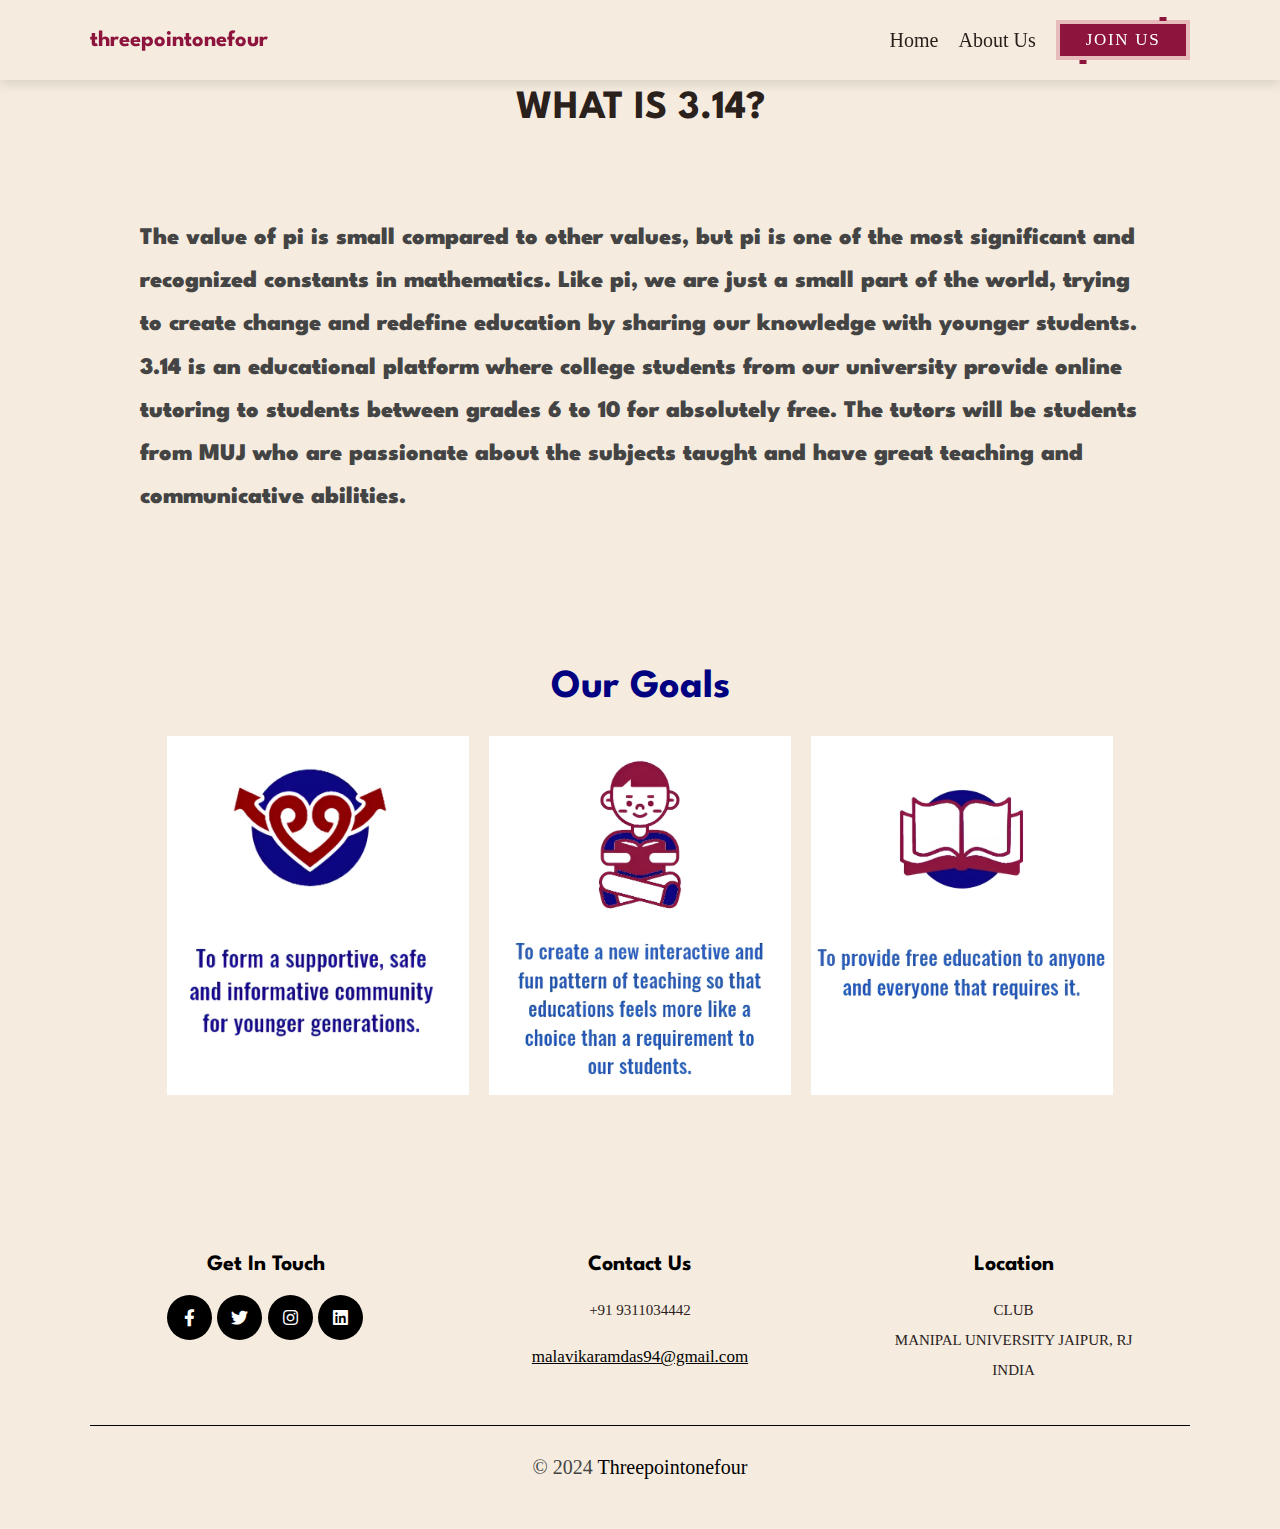
==== about.html @ 1ff8d1a8 "update" ====
<!DOCTYPE html>
<html lang="en">
<head>
    <meta charset="UTF-8">
    <meta http-equiv="X-UA-Compatible" content="IE=edge">
    <meta name="viewport" content="width=device-width, initial-scale=1.0">
    <title>threepointonefour</title>
    <link rel="icon" type="image/png" href="images\314.ico"/>
    <link rel="stylesheet" href="https://cdnjs.cloudflare.com/ajax/libs/font-awesome/5.15.4/css/all.min.css">
    <link rel="stylesheet" href="css/style.css">
    <style>
        @import url('https://fonts.googleapis.com/css2?family=League+Spartan&display=swap');

        * {
          font-family: 'League Spartan';
        }
    </style>
</head>
<body>
    <!-- header -->
    <section class="header" id="header">
        <a href="index.html" class="logo"> threepointonefour </a>
        <nav class="navbar">
           <div id="close-navbar" class="fas fa-times"></div>
           <a href="index.html">home</a>
           <a href="about.html">about us</a>
           <div class="button-container">
                <a href="join.html">
                    <button class="clr-1">
                        <span> Join Us </span><i></i>
                    </button>
                </a>
            </div>
           <!-- <a href="gallery.html">Gallery</a>
           <a href="#"> Donate </a> -->
        </nav>
        <div id="menu-btn" class="fas fa-bars"></div>
    </section>
    <!-- header -->
    <!-- about us -->
    <section class="about" id="about" style="background-color: #f5ecdf;">
        <h1 class="heading">WHAT IS 3.14?</h1>
        <div class="row" >
            <div class="content">
                <p style="font-size: x-large; position:relative; font-weight: 900;">The value of pi is small compared to other values, but pi is one of the most significant and recognized constants in mathematics. 
                    Like pi, we are just a small part of the world, trying to create change and redefine education by sharing our knowledge with younger students.
                    3.14 is an educational platform where college students from our university provide online tutoring to students between grades 6 to 10 for absolutely free. 
                    The tutors will be students from MUJ who are passionate about the subjects taught and have great teaching and communicative abilities.</p>        
            </div>
        </div>
    <section class="services" id="services">
    <h1 class="heading" style="color: #000080;">Our Goals</h1>
    <div class="box-container">
        <div class="box">
            <img src="images/goal_1.png" alt="">
            <div class="content">
                <div class="button-container">
                <a href="join.html">
                    <button class="clr-1">
                        <span> Join Us </span><i></i>
                    </button>
                </a>
                </div>    
            </div>
        </div>
        <div class="box">
            <img src="images/goal_2.png" alt="">   
            <div class="content">
                <div class="button-container">
                <a href="join.html">
                    <button class="clr-1">
                        <span> Join Us </span><i></i>
                    </button>
                </a>
                </div>    
            </div>         
        </div>
        <div class="box">
            <img src="images/goal_3.png" alt="">
            <div class="content">
                <div class="button-container">
                <a href="join.html">
                    <button class="clr-1">
                        <span> Join Us</span><i></i>
                    </button>
                </a>
                </div>    
            </div>
        </div>
    </div>
    </section>
    </section>
    <!-- about us end -->
    <!-- footer -->
    <section class="footer">
        <div class="box-container">
            <div class="box">
                <h3> Get In Touch </h3>
                <div class="share">
                    <a href="#" class="fab fa-facebook-f"></a>
                    <a href="#" class="fab fa-twitter"></a>
                    <a href="#" class="fab fa-instagram"></a>
                    <a href="#" class="fab fa-linkedin"></a>
                </div>
            </div>
            <div class="box">
                <h3>contact us</h3>
                <p>+91 9311034442</p>
                <a href="mailto:malavikaramdas94@gmail.com" class="link">malavikaramdas94@gmail.com</a>
            </div>
            <div class="box">
                <h3>location</h3>
                <p>CLUB<br>
                MANIPAL UNIVERSITY JAIPUR, RJ <br>
                INDIA</p>
            </div>
        </div>
        <div class="credit">  © 2024 <span>threepointonefour</span></div>
    </section>
    <!-- footer end-->
    <script src="js/script.js"></script>
</body>
</html>
---- css/style.css ----
@font-face {
    font-family: 'League Spartan';
    font-style: normal;
    font-weight: 400;
    src: url('fonts/LeagueSpartan-Black.ttf');
}

:root{

    --main-color:#f5ecdf;
    --primary-color: #000;
    --hover: #5a4d3e;
    --black:#2a201c;
    --white:#fff;
    --light-bg:#f3efec;
    --dark-bg:rgba(0,0,0,.7);
    --border:.1rem solid #aaa;
    --box-shadow:0 .5rem 1rem rgba(0,0,0,.1);
    --burgundy: #8d143c;
}

*{
   font-family: 'league spartan';
   margin:0; padding:0;
   box-sizing: border-box;
   outline: none; border:none;
   text-decoration: none;
   transition: all .2s linear;
}
 

html{
    font-size: 62.5%;
    overflow-x: hidden;
    scroll-behavior: smooth;
    scroll-padding-top: 6rem;
}
 
html::-webkit-scrollbar{
    width: .6rem;
}
 
html::-webkit-scrollbar-track{
    background-color: var(--white);
}
 
html::-webkit-scrollbar-thumb{
    background-color: var(--primary-color);
}
 
section{
    padding: 5rem 7%;
}

.heading{
   text-align: center;
   color:var(--black);
   text-transform: capitalize;
   margin-bottom: 3rem;
   font-size: 4rem;
   margin-top: 4rem;
}
 
.btn{
   margin-top: 1rem;
   display: inline-block;
   background: var(--primary-color);
   color:var(--white);
   font-size: 2rem;
   cursor: pointer;
   padding:1rem 3rem;
}
 
.btn:hover{
    background: var(--hover);
}

/* header */

.header{
    padding-top: 2rem;
    padding-bottom: 2rem;
    display: flex;
    align-items: center;
    justify-content: space-between;
    box-shadow: var(--box-shadow);
    position: fixed;
    top:0; left:0; right: 0;
    background: var(--main-color);
    z-index: 1000;
    transition: top 0.3s ease-in-out;
}
 
.header .logo{
    font: League Spartan;
    font-size: 2.25rem;
    font-weight: bolder;
    color:var(--burgundy);
}

.header .navbar #close-navbar {
    position: absolute;
    top: 1.5rem;
    right: 2rem;
    font-size: 4rem;
    cursor: pointer;
    color: var(--black);
    display: none;
  }
nav{
    display: flex;
    align-items: center;
}
 
.header .navbar a{
    font-size: 2rem;
    margin-left: 2rem;
    color:var(--black);
    text-transform: capitalize;
}
 
 .header .navbar a:hover{
    padding-bottom: 0.5rem;
    color:var(--primary-color);
 }
 
 #menu-btn{
    font-size: 2.5rem;
    cursor: pointer;
    color:var(--black);
    display: none;
 }
 /* header */

 /* home */

.home{
    min-height: 100vh;
    display: flex;
    align-items: center;
    background:url(../images/bg_1.jpg) no-repeat;
    background-size: cover;
    background-position: center;
}

.home .content{
    max-width: 50rem;
}

.home .content span{
    font-size: 2rem;
    letter-spacing: .1rem;
    padding-bottom: .1rem;
    color:var(--white);
    text-transform: uppercase;
 }

.home .content h3 {
    color:var(--white);
    font-size: 8rem; 
    line-height: 8rem; 
    font-weight: 900;
}
 /* home */

/* about */

.about .row{
    display: flex;
    align-items: center;
    flex-wrap: wrap;
}

.about .row .image{
    flex:1 1 39rem;
}

.about .row .image img{
    width: 75%;
}

.about .row .content{
    flex:1 1 51rem;
    padding:5rem;
}

.about .row .content h3{
    font-size: 3rem;
    color:var(--primary-color);
}

.about .row .content p{
    font-size: 1.6rem;
    color:#444;
    padding:1rem 0;
    line-height: 1.8;
}

.about .content .icons-container{
    display: flex;
    flex-wrap: wrap;
    gap:2rem;
    margin-top: 3rem;
 }
 
 .about .content .icons-container .icons{
    flex:1 1 16rem;
    text-align: center;
    background: var(--light-bg);
    padding:3rem 2rem;
 }
 
 .about .content .icons-container .icons img{
    height: 5rem;
}
 
.about .content .icons-container .icons h3{
    padding-top: 1rem;
    font-size: 1.6rem;
    color:#444;
    font-weight: normal;
    text-transform: capitalize;
 }

/* about */


/* services */

.services{
    background-color: var(--main-color);
 }

.services .box-container{
    display: grid;
    grid-template-columns: repeat(auto-fit, minmax(25rem, 1fr));
    gap:2rem;
 }
 
 .services .box-container .box{
    height: 100%;
    position: relative;
    overflow: hidden;
 }

 .services .box-container .box img{
    height: 100%;
    width: 100%;
    object-fit: cover;
 }
 
 .services .box-container .box:hover img {
    transform: scale(1.1);
 }
 
 .services .box-container .box .content{
    display: none;
    align-items: center;
    justify-content: center;
    position: absolute;
    top:0; left:0;
    z-index: 10;
    height: 100%;
    width: 100%;
    background: var(--dark-bg);
 }
 
 .services .box-container .box .content h3{
    text-align: center;
    font-size: 3rem;
    color:var(--white);
    padding-top: 40rem;
    text-transform: capitalize;
 }

 .services .box-container .box:hover .content{
    display: flex;
 }
 
 .services {
     background: url('../images/bg.jpg');
     background-size: cover;
     background-position: center;
 }


 /* services */
/* footer */
.footer {
    background: var(--main-color);
    text-align: center;
  }
  
  .footer .box-container {
    display: grid;
    grid-template-columns: repeat(auto-fit, minmax(30rem, 1fr));
    gap: 2rem;
  }
  
  .footer .box-container .box h3 {
    font-size: 2.2rem;
    text-transform: capitalize;
    color: var(--primary-color);
    padding: 1rem 0;
  }
  
  .footer .box-container .box p {
    font-size: 1.5rem;
    line-height: 2;
    color: var(--black);
    padding: 1rem 0;
  }
  
  .footer .box-container .box .share {
    margin-top: 1rem;
  }
  
  .footer .box-container .box .share a {
    height: 4.5rem;
    width: 4.5rem;
    line-height: 4.5rem;
    border-radius: 50%;
    font-size: 1.7rem;
    background-color: var(--primary-color);
    color: var(--white);
    margin-right: .3rem;
    text-align: center;
  }
  
  .footer .box-container .box .share a:hover {
    background-color: var(--black);
  }
  
  .footer .box-container .box .link {
    font-size: 1.7rem;
    line-height: 2;
    color: var(--primary-color);
    padding: .5rem 0;
    display: block;
    text-decoration: underline;
  }
  
  .footer .box-container .box .link:hover {
    color: var(--black);
    text-decoration: underline;
  }
  
  .footer .box-container .box .email {
    width: 100%;
    padding: 1.2rem 1.4rem;
    font-size: 1.6rem;
    border: 0.1rem solid var(--primary-color);
    margin-bottom: 1rem;
  }
  
  .footer .credit {
    text-align: center;
    margin-top: 3rem;
    padding-top: 3rem;
    font-size: 2rem;
    text-transform: capitalize;
    color: #444;
    border-top: 0.1rem solid var(--primary-color);
  }
  
  .footer .credit span {
    color: var(--primary-color);
  }


@media (max-width:991px){

    html{
        font-size: 55%;
     }

    .header .navbar a {
        font-size: 1.7rem;
    }
  
     section{
        padding:3rem 2rem;
     }

}

@media (max-width:768px){

    #menu-btn{
        display: inline-block;
    }

     .header .navbar {
        position: fixed;
        top: 0;
        right: -105%;
        width: 30rem;
        background: var(--white);
        height: 100%;
        display: -webkit-box;
        display: -ms-flexbox;
        display: flex;
        -webkit-box-orient: vertical;
        -webkit-box-direction: normal;
            -ms-flex-flow: column;
                flex-flow: column;
        -webkit-box-pack: center;
            -ms-flex-pack: center;
                justify-content: center;
        z-index: 1200;
      }
      .header .navbar #close-navbar {
        display: block;
      }
      .header .navbar.active {
        right: 0;
      }
      
      .header .navbar a {
        display: block;
        margin: 1rem 0;
        text-align: center;
        font-size: 3rem;
      }

    .home .content h3{
        font-size: 5.5rem;
    }


}

@media (max-width:450px){

    html{
        font-size: 50%;
    }

    .home .content h3{
        font-size: 4.5rem;
    }

}

.button-container {
  display: flex;
  gap: 60px;
}

button {
  font-family: inherit;
}

button {
  text-transform: uppercase;
  letter-spacing: 0.1em;
  padding: 10px 30px;
  transition: 0.5s;
  position:  relative;
  font-size: 17px;
  background: #E7BBBB;
  border: none;
  color: #fff;
  cursor: pointer;
}

button:hover{
  letter-spacing: 0.25em;
}

button::before{
  content: "";
  position: absolute;
  inset: 2px;
  background: #8d143c;
}

button span{
  position: relative;
  z-index: 1;
}

button i{
  position: absolute;
  inset: 0;
  display: block;
}

button i::before{
  content: "";
  position: absolute;
  width: 7px;
  height: 4px;
  top: -3.5px;
  left: 80%;
  background: #8d143c;
  transform: translateX(-50%);
  transition: 0.5s;
}

button:hover i::before{
  width: 20%;
  left: 20%;
}

button i::after{
  content: "";
  position: absolute;
  width: 7px;
  height: 4px;
  bottom: -3.5px;
  left: 20%;
  background: #8d143c;
  transform: translateX(-50%);
  transition: .5s;
}

button:hover i::after{
  width: 20%;
  left: 80%;
}

.clr-1:hover{
  background: #8d143c;
  color: #E7BBBB;
  box-shadow: 0 0 45px #E7BBBB;
}

.clr-1::before{
  border: 2px solid #E7BBBB;  
}
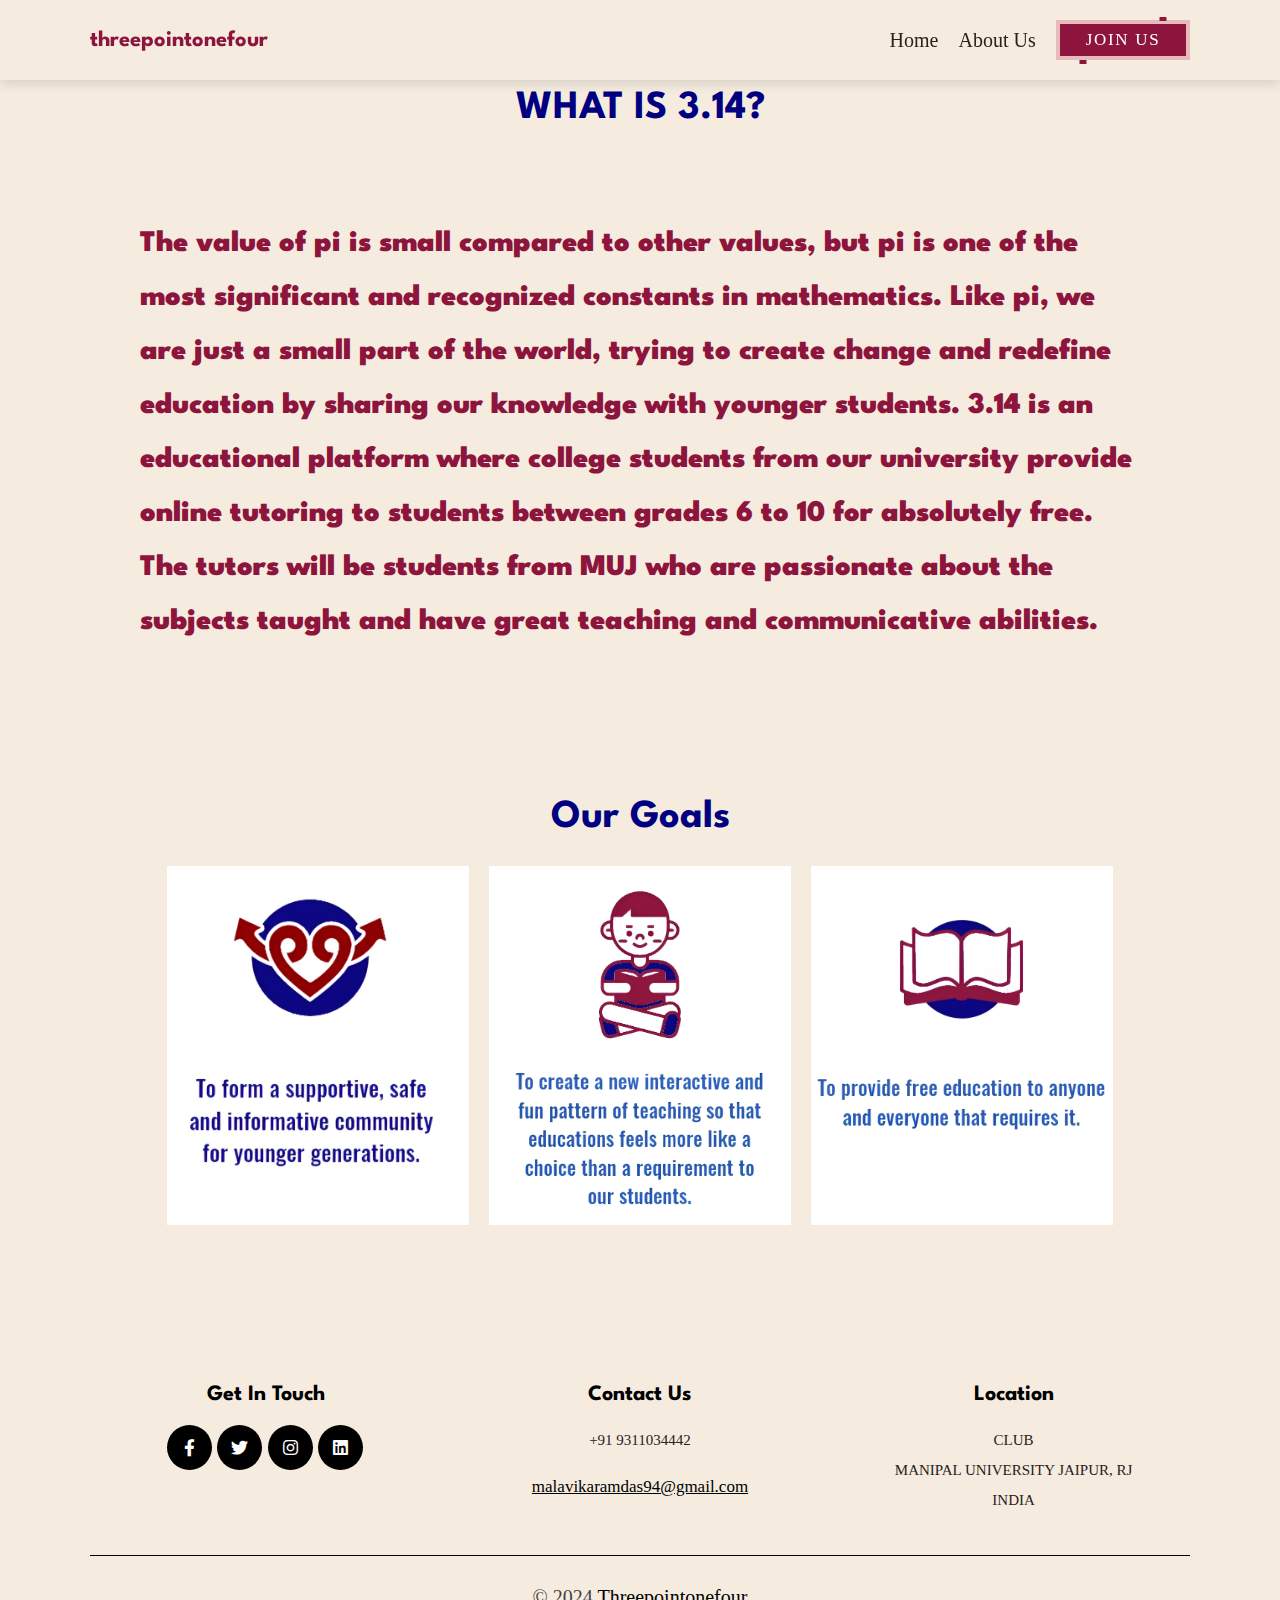
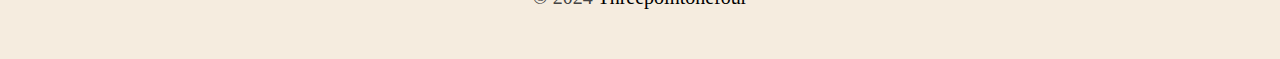
==== commit 895bef5f: "update" ====
--- a/about.html
+++ b/about.html
@@ -1,123 +1,145 @@
 <!DOCTYPE html>
 <html lang="en">
-<head>
-    <meta charset="UTF-8">
-    <meta http-equiv="X-UA-Compatible" content="IE=edge">
-    <meta name="viewport" content="width=device-width, initial-scale=1.0">
+  <head>
+    <meta charset="UTF-8" />
+    <meta http-equiv="X-UA-Compatible" content="IE=edge" />
+    <meta name="viewport" content="width=device-width, initial-scale=1.0" />
     <title>threepointonefour</title>
-    <link rel="icon" type="image/png" href="images\314.ico"/>
-    <link rel="stylesheet" href="https://cdnjs.cloudflare.com/ajax/libs/font-awesome/5.15.4/css/all.min.css">
-    <link rel="stylesheet" href="css/style.css">
+    <link rel="icon" type="image/png" href="images\314.ico" />
+    <link
+      rel="stylesheet"
+      href="https://cdnjs.cloudflare.com/ajax/libs/font-awesome/5.15.4/css/all.min.css"
+    />
+    <link rel="stylesheet" href="css/style.css" />
     <style>
-        @import url('https://fonts.googleapis.com/css2?family=League+Spartan&display=swap');
+      @import url("https://fonts.googleapis.com/css2?family=League+Spartan&display=swap");
 
-        * {
-          font-family: 'League Spartan';
-        }
+      * {
+        font-family: "League Spartan";
+      }
     </style>
-</head>
-<body>
+  </head>
+  <body>
     <!-- header -->
     <section class="header" id="header">
-        <a href="index.html" class="logo"> threepointonefour </a>
-        <nav class="navbar">
-           <div id="close-navbar" class="fas fa-times"></div>
-           <a href="index.html">home</a>
-           <a href="about.html">about us</a>
-           <div class="button-container">
-                <a href="join.html">
-                    <button class="clr-1">
-                        <span> Join Us </span><i></i>
-                    </button>
-                </a>
-            </div>
-           <!-- <a href="gallery.html">Gallery</a>
+      <a href="index.html" class="logo"> threepointonefour </a>
+      <nav class="navbar">
+        <div id="close-navbar" class="fas fa-times"></div>
+        <a href="index.html">home</a>
+        <a href="about.html">about us</a>
+        <div class="button-container">
+          <a href="join.html">
+            <button class="clr-1"><span> Join Us </span><i></i></button>
+          </a>
+        </div>
+        <!-- <a href="gallery.html">Gallery</a>
            <a href="#"> Donate </a> -->
-        </nav>
-        <div id="menu-btn" class="fas fa-bars"></div>
+      </nav>
+      <div id="menu-btn" class="fas fa-bars"></div>
     </section>
     <!-- header -->
     <!-- about us -->
-    <section class="about" id="about" style="background-color: #f5ecdf;">
-        <h1 class="heading">WHAT IS 3.14?</h1>
-        <div class="row" >
+    <section class="about" id="about" style="background-color: #f5ecdf">
+      <h1 class="heading" style="color: #000080">WHAT IS 3.14?</h1>
+      <div class="row">
+        <div class="content">
+          <p
+            style="
+              font-size: x-large;
+              position: relative;
+              font-weight: 900;
+              color: #8d143c;
+              font-weight: bold;
+              font-weight: 1000;
+              font-size: 300%;
+            "
+          >
+            The value of pi is small compared to other values, but pi is one of
+            the most significant and recognized constants in mathematics. Like
+            pi, we are just a small part of the world, trying to create change
+            and redefine education by sharing our knowledge with younger
+            students. 3.14 is an educational platform where college students
+            from our university provide online tutoring to students between
+            grades 6 to 10 for absolutely free. The tutors will be students from
+            MUJ who are passionate about the subjects taught and have great
+            teaching and communicative abilities.
+          </p>
+        </div>
+      </div>
+      <section class="services" id="services">
+        <h1 class="heading" style="color: #000080">Our Goals</h1>
+        <div class="box-container">
+          <div class="box">
+            <img src="images/goal_1.png" alt="" />
             <div class="content">
-                <p style="font-size: x-large; position:relative; font-weight: 900;">The value of pi is small compared to other values, but pi is one of the most significant and recognized constants in mathematics. 
-                    Like pi, we are just a small part of the world, trying to create change and redefine education by sharing our knowledge with younger students.
-                    3.14 is an educational platform where college students from our university provide online tutoring to students between grades 6 to 10 for absolutely free. 
-                    The tutors will be students from MUJ who are passionate about the subjects taught and have great teaching and communicative abilities.</p>        
+              <div class="button-container">
+                <a href="join.html">
+                  <button class="clr-1">
+                    <span> Learn More </span><i></i>
+                  </button>
+                </a>
+              </div>
             </div>
+          </div>
+          <div class="box">
+            <img src="images/goal_2.png" alt="" />
+            <div class="content">
+              <div class="button-container">
+                <a href="join.html">
+                  <button class="clr-1">
+                    <span> Learn More </span><i></i>
+                  </button>
+                </a>
+              </div>
+            </div>
+          </div>
+          <div class="box">
+            <img src="images/goal_3.png" alt="" />
+            <div class="content">
+              <div class="button-container">
+                <a href="join.html">
+                  <button class="clr-1">
+                    <span> Learn More </span><i></i>
+                  </button>
+                </a>
+              </div>
+            </div>
+          </div>
         </div>
-    <section class="services" id="services">
-    <h1 class="heading" style="color: #000080;">Our Goals</h1>
-    <div class="box-container">
-        <div class="box">
-            <img src="images/goal_1.png" alt="">
-            <div class="content">
-                <div class="button-container">
-                <a href="join.html">
-                    <button class="clr-1">
-                        <span> Join Us </span><i></i>
-                    </button>
-                </a>
-                </div>    
-            </div>
-        </div>
-        <div class="box">
-            <img src="images/goal_2.png" alt="">   
-            <div class="content">
-                <div class="button-container">
-                <a href="join.html">
-                    <button class="clr-1">
-                        <span> Join Us </span><i></i>
-                    </button>
-                </a>
-                </div>    
-            </div>         
-        </div>
-        <div class="box">
-            <img src="images/goal_3.png" alt="">
-            <div class="content">
-                <div class="button-container">
-                <a href="join.html">
-                    <button class="clr-1">
-                        <span> Join Us</span><i></i>
-                    </button>
-                </a>
-                </div>    
-            </div>
-        </div>
-    </div>
-    </section>
+      </section>
     </section>
     <!-- about us end -->
     <!-- footer -->
     <section class="footer">
-        <div class="box-container">
-            <div class="box">
-                <h3> Get In Touch </h3>
-                <div class="share">
-                    <a href="#" class="fab fa-facebook-f"></a>
-                    <a href="#" class="fab fa-twitter"></a>
-                    <a href="#" class="fab fa-instagram"></a>
-                    <a href="#" class="fab fa-linkedin"></a>
-                </div>
-            </div>
-            <div class="box">
-                <h3>contact us</h3>
-                <p>+91 9311034442</p>
-                <a href="mailto:malavikaramdas94@gmail.com" class="link">malavikaramdas94@gmail.com</a>
-            </div>
-            <div class="box">
-                <h3>location</h3>
-                <p>CLUB<br>
-                MANIPAL UNIVERSITY JAIPUR, RJ <br>
-                INDIA</p>
-            </div>
+      <div class="box-container">
+        <div class="box">
+          <h3>Get In Touch</h3>
+          <div class="share">
+            <a href="#" class="fab fa-facebook-f"></a>
+            <a href="#" class="fab fa-twitter"></a>
+            <a href="#" class="fab fa-instagram"></a>
+            <a href="#" class="fab fa-linkedin"></a>
+          </div>
         </div>
-        <div class="credit">  © 2024 <span>threepointonefour</span></div>
+        <div class="box">
+          <h3>contact us</h3>
+          <p>+91 9311034442</p>
+          <a href="mailto:malavikaramdas94@gmail.com" class="link"
+            >malavikaramdas94@gmail.com</a
+          >
+        </div>
+        <div class="box">
+          <h3>location</h3>
+          <p>
+            CLUB<br />
+            MANIPAL UNIVERSITY JAIPUR, RJ <br />
+            INDIA
+          </p>
+        </div>
+      </div>
+      <div class="credit">© 2024 <span>threepointonefour</span></div>
     </section>
     <!-- footer end-->
     <script src="js/script.js"></script>
-</body>
-</html>+  </body>
+</html>
--- a/css/style.css
+++ b/css/style.css
@@ -1,444 +1,454 @@
 @font-face {
-    font-family: 'League Spartan';
-    font-style: normal;
-    font-weight: 400;
-    src: url('fonts/LeagueSpartan-Black.ttf');
-}
-
-:root{
-
-    --main-color:#f5ecdf;
-    --primary-color: #000;
-    --hover: #5a4d3e;
-    --black:#2a201c;
-    --white:#fff;
-    --light-bg:#f3efec;
-    --dark-bg:rgba(0,0,0,.7);
-    --border:.1rem solid #aaa;
-    --box-shadow:0 .5rem 1rem rgba(0,0,0,.1);
-    --burgundy: #8d143c;
-}
-
-*{
-   font-family: 'league spartan';
-   margin:0; padding:0;
-   box-sizing: border-box;
-   outline: none; border:none;
-   text-decoration: none;
-   transition: all .2s linear;
-}
- 
-
-html{
-    font-size: 62.5%;
-    overflow-x: hidden;
-    scroll-behavior: smooth;
-    scroll-padding-top: 6rem;
-}
- 
-html::-webkit-scrollbar{
-    width: .6rem;
-}
- 
-html::-webkit-scrollbar-track{
-    background-color: var(--white);
-}
- 
-html::-webkit-scrollbar-thumb{
-    background-color: var(--primary-color);
-}
- 
-section{
-    padding: 5rem 7%;
-}
-
-.heading{
-   text-align: center;
-   color:var(--black);
-   text-transform: capitalize;
-   margin-bottom: 3rem;
-   font-size: 4rem;
-   margin-top: 4rem;
-}
- 
-.btn{
-   margin-top: 1rem;
-   display: inline-block;
-   background: var(--primary-color);
-   color:var(--white);
-   font-size: 2rem;
-   cursor: pointer;
-   padding:1rem 3rem;
-}
- 
-.btn:hover{
-    background: var(--hover);
+  font-family: 'League Spartan';
+  font-style: normal;
+  font-weight: 400;
+  src: url('fonts/LeagueSpartan-Black.ttf');
+}
+
+:root {
+
+  --main-color: #f5ecdf;
+  --primary-color: #000;
+  --hover: #5a4d3e;
+  --black: #2a201c;
+  --white: #fff;
+  --light-bg: #f3efec;
+  --dark-bg: rgba(0, 0, 0, .7);
+  --border: .1rem solid #aaa;
+  --box-shadow: 0 .5rem 1rem rgba(0, 0, 0, .1);
+  --burgundy: #8d143c;
+}
+
+* {
+  font-family: 'league spartan';
+  margin: 0;
+  padding: 0;
+  box-sizing: border-box;
+  outline: none;
+  border: none;
+  text-decoration: none;
+  transition: all .2s linear;
+}
+
+
+html {
+  font-size: 62.5%;
+  overflow-x: hidden;
+  scroll-behavior: smooth;
+  scroll-padding-top: 6rem;
+}
+
+html::-webkit-scrollbar {
+  width: .6rem;
+}
+
+html::-webkit-scrollbar-track {
+  background-color: var(--white);
+}
+
+html::-webkit-scrollbar-thumb {
+  background-color: var(--primary-color);
+}
+
+section {
+  padding: 5rem 7%;
+}
+
+.heading {
+  text-align: center;
+  color: var(--black);
+  text-transform: capitalize;
+  margin-bottom: 3rem;
+  font-size: 4rem;
+  margin-top: 4rem;
+}
+
+.btn {
+  margin-top: 1rem;
+  display: inline-block;
+  background: var(--primary-color);
+  color: var(--white);
+  font-size: 2rem;
+  cursor: pointer;
+  padding: 1rem 3rem;
+}
+
+.btn:hover {
+  background: var(--hover);
 }
 
 /* header */
 
-.header{
-    padding-top: 2rem;
-    padding-bottom: 2rem;
+.header {
+  padding-top: 2rem;
+  padding-bottom: 2rem;
+  display: flex;
+  align-items: center;
+  justify-content: space-between;
+  box-shadow: var(--box-shadow);
+  position: fixed;
+  top: 0;
+  left: 0;
+  right: 0;
+  background: var(--main-color);
+  z-index: 1000;
+  transition: top 0.3s ease-in-out;
+}
+
+.header .logo {
+  font: League Spartan;
+  font-size: 2.25rem;
+  font-weight: bolder;
+  color: var(--burgundy);
+}
+
+.header .navbar #close-navbar {
+  position: absolute;
+  top: 1.5rem;
+  right: 2rem;
+  font-size: 4rem;
+  cursor: pointer;
+  color: var(--black);
+  display: none;
+}
+
+nav {
+  display: flex;
+  align-items: center;
+}
+
+.header .navbar a {
+  font-size: 2rem;
+  margin-left: 2rem;
+  color: var(--black);
+  text-transform: capitalize;
+}
+
+.header .navbar a:hover {
+  padding-bottom: 0.5rem;
+  color: var(--primary-color);
+}
+
+#menu-btn {
+  font-size: 2.5rem;
+  cursor: pointer;
+  color: var(--black);
+  display: none;
+}
+
+/* header */
+
+/* home */
+
+.home {
+  min-height: 100vh;
+  display: flex;
+  align-items: center;
+  background: url(../images/bg_1.jpg) no-repeat;
+  background-size: cover;
+  background-position: center;
+}
+
+.home .content {
+  max-width: 50rem;
+}
+
+.home .content span {
+  font-size: 2rem;
+  letter-spacing: .1rem;
+  padding-bottom: .1rem;
+  color: var(--white);
+  text-transform: uppercase;
+}
+
+.home .content h3 {
+  color: var(--white);
+  font-size: 8rem;
+  line-height: 8rem;
+  font-weight: 900;
+}
+
+/* home */
+
+/* about */
+
+.about .row {
+  display: flex;
+  align-items: center;
+  flex-wrap: wrap;
+}
+
+.about .row .image {
+  flex: 1 1 39rem;
+}
+
+.about .row .image img {
+  width: 75%;
+}
+
+.about .row .content {
+  flex: 1 1 51rem;
+  padding: 5rem;
+}
+
+.about .row .content h3 {
+  font-size: 3rem;
+  color: var(--primary-color);
+}
+
+.about .row .content p {
+  font-size: 1.6rem;
+  color: #444;
+  padding: 1rem 0;
+  line-height: 1.8;
+}
+
+.about .content .icons-container {
+  display: flex;
+  flex-wrap: wrap;
+  gap: 2rem;
+  margin-top: 3rem;
+}
+
+.about .content .icons-container .icons {
+  flex: 1 1 16rem;
+  text-align: center;
+  background: var(--light-bg);
+  padding: 3rem 2rem;
+}
+
+.about .content .icons-container .icons img {
+  height: 5rem;
+}
+
+.about .content .icons-container .icons h3 {
+  padding-top: 1rem;
+  font-size: 1.6rem;
+  color: #444;
+  font-weight: normal;
+  text-transform: capitalize;
+}
+
+/* about */
+
+
+/* services */
+
+.services {
+  background-color: var(--main-color);
+}
+
+.services .box-container {
+  display: grid;
+  grid-template-columns: repeat(auto-fit, minmax(25rem, 1fr));
+  gap: 2rem;
+}
+
+.services .box-container .box {
+  height: 100%;
+  position: relative;
+  overflow: hidden;
+}
+
+.services .box-container .box img {
+  height: 100%;
+  width: 100%;
+  object-fit: cover;
+}
+
+.services .box-container .box:hover img {
+  transform: scale(1.1);
+}
+
+.services .box-container .box .content {
+  display: none;
+  align-items: center;
+  justify-content: center;
+  position: absolute;
+  top: 0;
+  left: 0;
+  z-index: 10;
+  height: 100%;
+  width: 100%;
+  background: var(--dark-bg);
+}
+
+.services .box-container .box .content h3 {
+  text-align: center;
+  font-size: 3rem;
+  color: var(--white);
+  padding-top: 40rem;
+  text-transform: capitalize;
+}
+
+.services .box-container .box:hover .content {
+  display: flex;
+}
+
+.services {
+  background: url('../images/bg.jpg');
+  background-size: cover;
+  background-position: center;
+}
+
+
+/* services */
+/* footer */
+.footer {
+  background: var(--main-color);
+  text-align: center;
+}
+
+.footer .box-container {
+  display: grid;
+  grid-template-columns: repeat(auto-fit, minmax(30rem, 1fr));
+  gap: 2rem;
+}
+
+.footer .box-container .box h3 {
+  font-size: 2.2rem;
+  text-transform: capitalize;
+  color: var(--primary-color);
+  padding: 1rem 0;
+}
+
+.footer .box-container .box p {
+  font-size: 1.5rem;
+  line-height: 2;
+  color: var(--black);
+  padding: 1rem 0;
+}
+
+.footer .box-container .box .share {
+  margin-top: 1rem;
+}
+
+.footer .box-container .box .share a {
+  height: 4.5rem;
+  width: 4.5rem;
+  line-height: 4.5rem;
+  border-radius: 50%;
+  font-size: 1.7rem;
+  background-color: var(--primary-color);
+  color: var(--white);
+  margin-right: .3rem;
+  text-align: center;
+}
+
+.footer .box-container .box .share a:hover {
+  background-color: var(--black);
+}
+
+.footer .box-container .box .link {
+  font-size: 1.7rem;
+  line-height: 2;
+  color: var(--primary-color);
+  padding: .5rem 0;
+  display: block;
+  text-decoration: underline;
+}
+
+.footer .box-container .box .link:hover {
+  color: var(--black);
+  text-decoration: underline;
+}
+
+.footer .box-container .box .email {
+  width: 100%;
+  padding: 1.2rem 1.4rem;
+  font-size: 1.6rem;
+  border: 0.1rem solid var(--primary-color);
+  margin-bottom: 1rem;
+}
+
+.footer .credit {
+  text-align: center;
+  margin-top: 3rem;
+  padding-top: 3rem;
+  font-size: 2rem;
+  text-transform: capitalize;
+  color: #444;
+  border-top: 0.1rem solid var(--primary-color);
+}
+
+.footer .credit span {
+  color: var(--primary-color);
+}
+
+
+@media (max-width:991px) {
+
+  html {
+    font-size: 55%;
+  }
+
+  .header .navbar a {
+    font-size: 1.7rem;
+  }
+
+  section {
+    padding: 3rem 2rem;
+  }
+
+}
+
+@media (max-width:768px) {
+
+  #menu-btn {
+    display: inline-block;
+  }
+
+  .header .navbar {
+    position: fixed;
+    top: 0;
+    right: -105%;
+    width: 30rem;
+    background: var(--white);
+    height: 100%;
+    display: -webkit-box;
+    display: -ms-flexbox;
     display: flex;
-    align-items: center;
-    justify-content: space-between;
-    box-shadow: var(--box-shadow);
-    position: fixed;
-    top:0; left:0; right: 0;
-    background: var(--main-color);
-    z-index: 1000;
-    transition: top 0.3s ease-in-out;
-}
- 
-.header .logo{
-    font: League Spartan;
-    font-size: 2.25rem;
-    font-weight: bolder;
-    color:var(--burgundy);
-}
-
-.header .navbar #close-navbar {
-    position: absolute;
-    top: 1.5rem;
-    right: 2rem;
-    font-size: 4rem;
-    cursor: pointer;
-    color: var(--black);
-    display: none;
-  }
-nav{
-    display: flex;
-    align-items: center;
-}
- 
-.header .navbar a{
-    font-size: 2rem;
-    margin-left: 2rem;
-    color:var(--black);
-    text-transform: capitalize;
-}
- 
- .header .navbar a:hover{
-    padding-bottom: 0.5rem;
-    color:var(--primary-color);
- }
- 
- #menu-btn{
-    font-size: 2.5rem;
-    cursor: pointer;
-    color:var(--black);
-    display: none;
- }
- /* header */
-
- /* home */
-
-.home{
-    min-height: 100vh;
-    display: flex;
-    align-items: center;
-    background:url(../images/bg_1.jpg) no-repeat;
-    background-size: cover;
-    background-position: center;
-}
-
-.home .content{
-    max-width: 50rem;
-}
-
-.home .content span{
-    font-size: 2rem;
-    letter-spacing: .1rem;
-    padding-bottom: .1rem;
-    color:var(--white);
-    text-transform: uppercase;
- }
-
-.home .content h3 {
-    color:var(--white);
-    font-size: 8rem; 
-    line-height: 8rem; 
-    font-weight: 900;
-}
- /* home */
-
-/* about */
-
-.about .row{
-    display: flex;
-    align-items: center;
-    flex-wrap: wrap;
-}
-
-.about .row .image{
-    flex:1 1 39rem;
-}
-
-.about .row .image img{
-    width: 75%;
-}
-
-.about .row .content{
-    flex:1 1 51rem;
-    padding:5rem;
-}
-
-.about .row .content h3{
-    font-size: 3rem;
-    color:var(--primary-color);
-}
-
-.about .row .content p{
-    font-size: 1.6rem;
-    color:#444;
-    padding:1rem 0;
-    line-height: 1.8;
-}
-
-.about .content .icons-container{
-    display: flex;
-    flex-wrap: wrap;
-    gap:2rem;
-    margin-top: 3rem;
- }
- 
- .about .content .icons-container .icons{
-    flex:1 1 16rem;
-    text-align: center;
-    background: var(--light-bg);
-    padding:3rem 2rem;
- }
- 
- .about .content .icons-container .icons img{
-    height: 5rem;
-}
- 
-.about .content .icons-container .icons h3{
-    padding-top: 1rem;
-    font-size: 1.6rem;
-    color:#444;
-    font-weight: normal;
-    text-transform: capitalize;
- }
-
-/* about */
-
-
-/* services */
-
-.services{
-    background-color: var(--main-color);
- }
-
-.services .box-container{
-    display: grid;
-    grid-template-columns: repeat(auto-fit, minmax(25rem, 1fr));
-    gap:2rem;
- }
- 
- .services .box-container .box{
-    height: 100%;
-    position: relative;
-    overflow: hidden;
- }
-
- .services .box-container .box img{
-    height: 100%;
-    width: 100%;
-    object-fit: cover;
- }
- 
- .services .box-container .box:hover img {
-    transform: scale(1.1);
- }
- 
- .services .box-container .box .content{
-    display: none;
-    align-items: center;
+    -webkit-box-orient: vertical;
+    -webkit-box-direction: normal;
+    -ms-flex-flow: column;
+    flex-flow: column;
+    -webkit-box-pack: center;
+    -ms-flex-pack: center;
     justify-content: center;
-    position: absolute;
-    top:0; left:0;
-    z-index: 10;
-    height: 100%;
-    width: 100%;
-    background: var(--dark-bg);
- }
- 
- .services .box-container .box .content h3{
+    z-index: 1200;
+  }
+
+  .header .navbar #close-navbar {
+    display: block;
+  }
+
+  .header .navbar.active {
+    right: 0;
+  }
+
+  .header .navbar a {
+    display: block;
+    margin: 1rem 0;
     text-align: center;
     font-size: 3rem;
-    color:var(--white);
-    padding-top: 40rem;
-    text-transform: capitalize;
- }
-
- .services .box-container .box:hover .content{
-    display: flex;
- }
- 
- .services {
-     background: url('../images/bg.jpg');
-     background-size: cover;
-     background-position: center;
- }
-
-
- /* services */
-/* footer */
-.footer {
-    background: var(--main-color);
-    text-align: center;
-  }
-  
-  .footer .box-container {
-    display: grid;
-    grid-template-columns: repeat(auto-fit, minmax(30rem, 1fr));
-    gap: 2rem;
-  }
-  
-  .footer .box-container .box h3 {
-    font-size: 2.2rem;
-    text-transform: capitalize;
-    color: var(--primary-color);
-    padding: 1rem 0;
-  }
-  
-  .footer .box-container .box p {
-    font-size: 1.5rem;
-    line-height: 2;
-    color: var(--black);
-    padding: 1rem 0;
-  }
-  
-  .footer .box-container .box .share {
-    margin-top: 1rem;
-  }
-  
-  .footer .box-container .box .share a {
-    height: 4.5rem;
-    width: 4.5rem;
-    line-height: 4.5rem;
-    border-radius: 50%;
-    font-size: 1.7rem;
-    background-color: var(--primary-color);
-    color: var(--white);
-    margin-right: .3rem;
-    text-align: center;
-  }
-  
-  .footer .box-container .box .share a:hover {
-    background-color: var(--black);
-  }
-  
-  .footer .box-container .box .link {
-    font-size: 1.7rem;
-    line-height: 2;
-    color: var(--primary-color);
-    padding: .5rem 0;
-    display: block;
-    text-decoration: underline;
-  }
-  
-  .footer .box-container .box .link:hover {
-    color: var(--black);
-    text-decoration: underline;
-  }
-  
-  .footer .box-container .box .email {
-    width: 100%;
-    padding: 1.2rem 1.4rem;
-    font-size: 1.6rem;
-    border: 0.1rem solid var(--primary-color);
-    margin-bottom: 1rem;
-  }
-  
-  .footer .credit {
-    text-align: center;
-    margin-top: 3rem;
-    padding-top: 3rem;
-    font-size: 2rem;
-    text-transform: capitalize;
-    color: #444;
-    border-top: 0.1rem solid var(--primary-color);
-  }
-  
-  .footer .credit span {
-    color: var(--primary-color);
-  }
-
-
-@media (max-width:991px){
-
-    html{
-        font-size: 55%;
-     }
-
-    .header .navbar a {
-        font-size: 1.7rem;
-    }
-  
-     section{
-        padding:3rem 2rem;
-     }
-
-}
-
-@media (max-width:768px){
-
-    #menu-btn{
-        display: inline-block;
-    }
-
-     .header .navbar {
-        position: fixed;
-        top: 0;
-        right: -105%;
-        width: 30rem;
-        background: var(--white);
-        height: 100%;
-        display: -webkit-box;
-        display: -ms-flexbox;
-        display: flex;
-        -webkit-box-orient: vertical;
-        -webkit-box-direction: normal;
-            -ms-flex-flow: column;
-                flex-flow: column;
-        -webkit-box-pack: center;
-            -ms-flex-pack: center;
-                justify-content: center;
-        z-index: 1200;
-      }
-      .header .navbar #close-navbar {
-        display: block;
-      }
-      .header .navbar.active {
-        right: 0;
-      }
-      
-      .header .navbar a {
-        display: block;
-        margin: 1rem 0;
-        text-align: center;
-        font-size: 3rem;
-      }
-
-    .home .content h3{
-        font-size: 5.5rem;
-    }
-
-
-}
-
-@media (max-width:450px){
-
-    html{
-        font-size: 50%;
-    }
-
-    .home .content h3{
-        font-size: 4.5rem;
-    }
+  }
+
+  .home .content h3 {
+    font-size: 5.5rem;
+  }
+
+
+}
+
+@media (max-width:450px) {
+
+  html {
+    font-size: 50%;
+  }
+
+  .home .content h3 {
+    font-size: 4.5rem;
+  }
 
 }
 
@@ -456,7 +466,7 @@
   letter-spacing: 0.1em;
   padding: 10px 30px;
   transition: 0.5s;
-  position:  relative;
+  position: relative;
   font-size: 17px;
   background: #E7BBBB;
   border: none;
@@ -464,29 +474,29 @@
   cursor: pointer;
 }
 
-button:hover{
+button:hover {
   letter-spacing: 0.25em;
 }
 
-button::before{
+button::before {
   content: "";
   position: absolute;
   inset: 2px;
   background: #8d143c;
 }
 
-button span{
+button span {
   position: relative;
   z-index: 1;
 }
 
-button i{
+button i {
   position: absolute;
   inset: 0;
   display: block;
 }
 
-button i::before{
+button i::before {
   content: "";
   position: absolute;
   width: 7px;
@@ -498,12 +508,12 @@
   transition: 0.5s;
 }
 
-button:hover i::before{
+button:hover i::before {
   width: 20%;
   left: 20%;
 }
 
-button i::after{
+button i::after {
   content: "";
   position: absolute;
   width: 7px;
@@ -515,17 +525,17 @@
   transition: .5s;
 }
 
-button:hover i::after{
+button:hover i::after {
   width: 20%;
   left: 80%;
 }
 
-.clr-1:hover{
+.clr-1:hover {
   background: #8d143c;
   color: #E7BBBB;
   box-shadow: 0 0 45px #E7BBBB;
 }
 
-.clr-1::before{
-  border: 2px solid #E7BBBB;  
-}
+.clr-1::before {
+  border: 2px solid #E7BBBB;
+}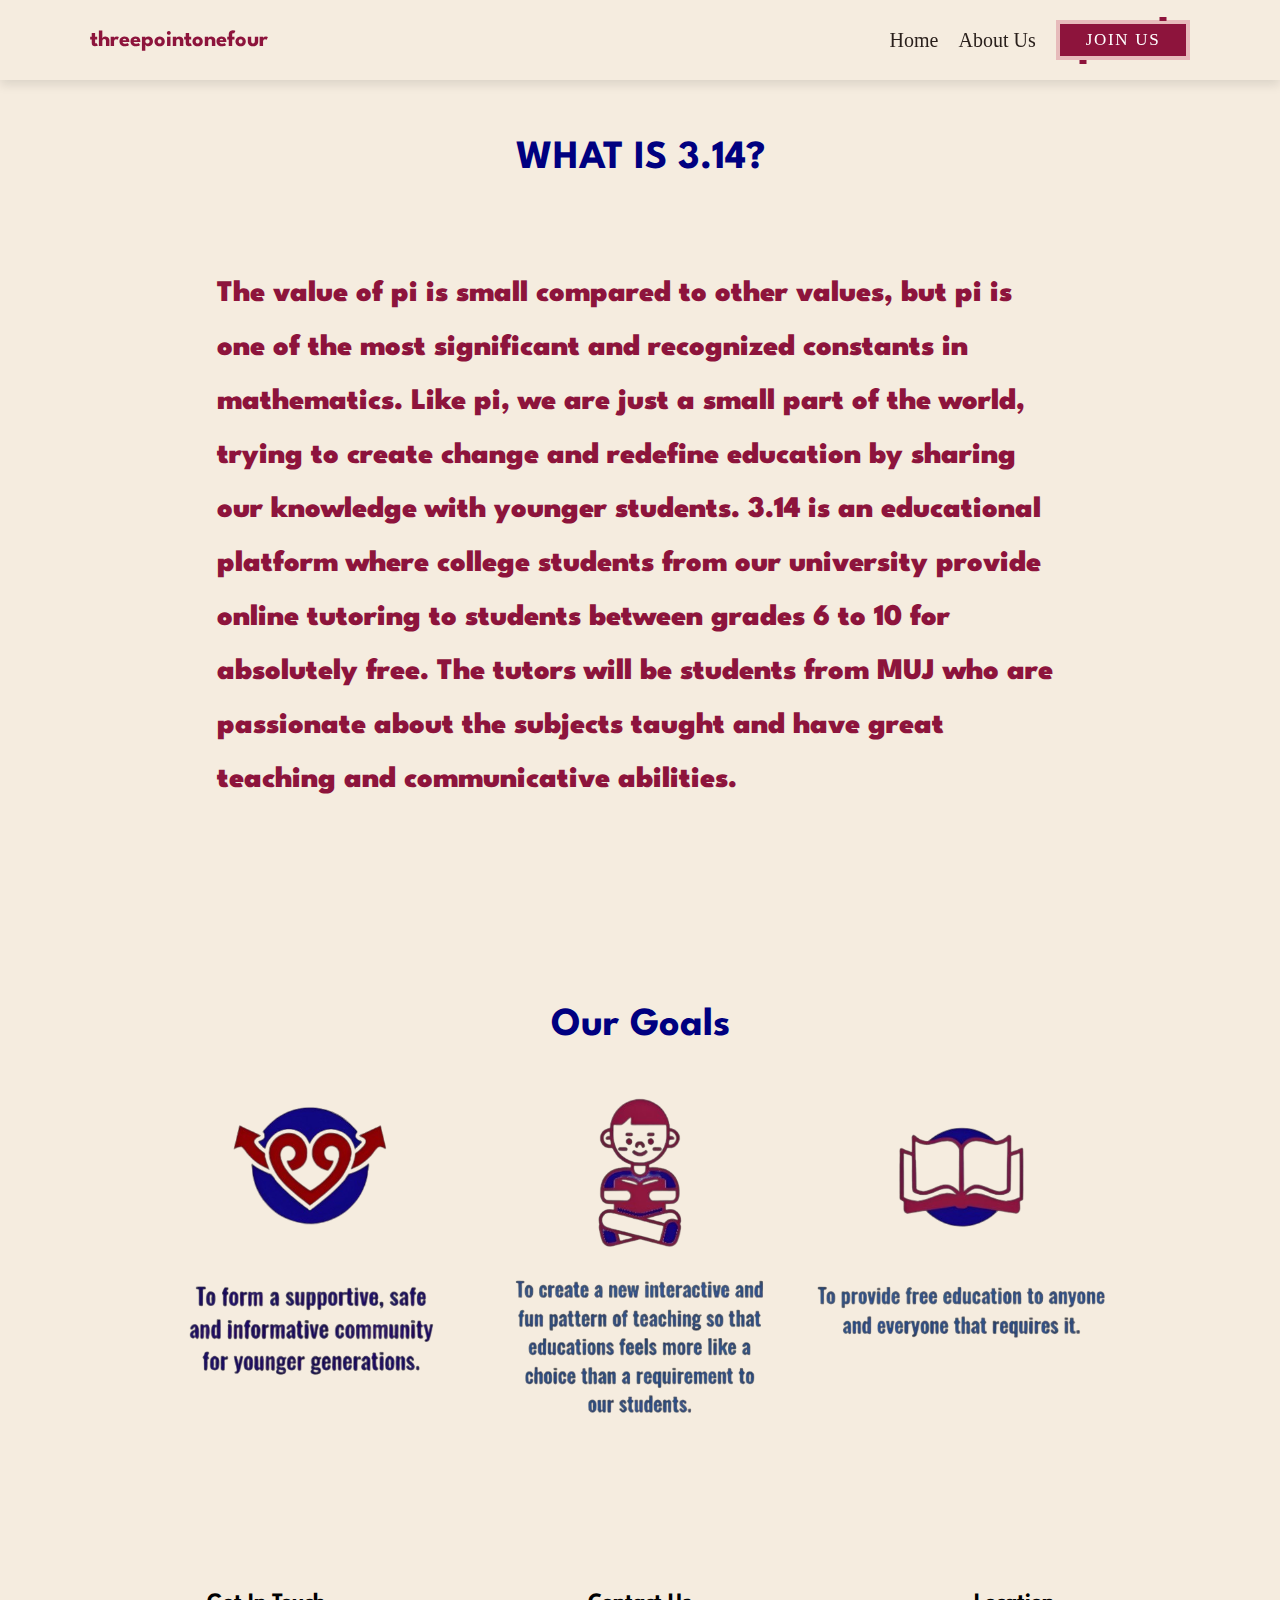
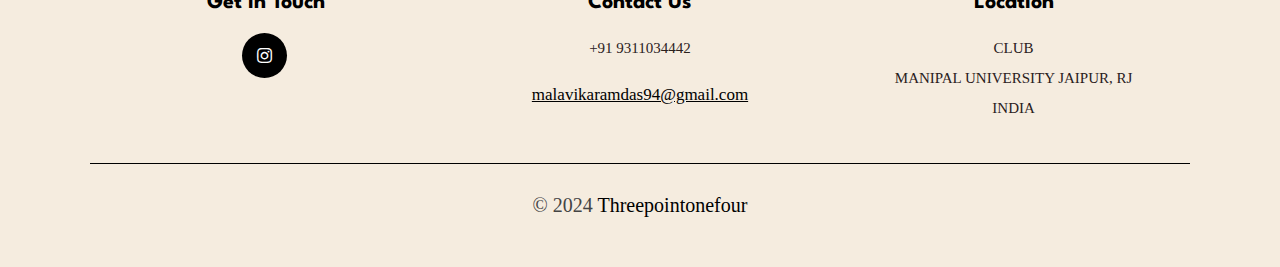
==== commit f5eefdc0: "update" ====
--- a/about.html
+++ b/about.html
@@ -40,11 +40,11 @@
     <!-- header -->
     <!-- about us -->
     <section class="about" id="about" style="background-color: #f5ecdf">
+      <section class="services" id="services">
       <h1 class="heading" style="color: #000080">WHAT IS 3.14?</h1>
       <div class="row">
         <div class="content">
-          <p
-            style="
+          <p style="
               font-size: x-large;
               position: relative;
               font-weight: 900;
@@ -52,8 +52,7 @@
               font-weight: bold;
               font-weight: 1000;
               font-size: 300%;
-            "
-          >
+            ">
             The value of pi is small compared to other values, but pi is one of
             the most significant and recognized constants in mathematics. Like
             pi, we are just a small part of the world, trying to create change
@@ -66,44 +65,18 @@
           </p>
         </div>
       </div>
+      </section>
       <section class="services" id="services">
         <h1 class="heading" style="color: #000080">Our Goals</h1>
         <div class="box-container">
           <div class="box">
             <img src="images/goal_1.png" alt="" />
-            <div class="content">
-              <div class="button-container">
-                <a href="join.html">
-                  <button class="clr-1">
-                    <span> Learn More </span><i></i>
-                  </button>
-                </a>
-              </div>
-            </div>
           </div>
           <div class="box">
             <img src="images/goal_2.png" alt="" />
-            <div class="content">
-              <div class="button-container">
-                <a href="join.html">
-                  <button class="clr-1">
-                    <span> Learn More </span><i></i>
-                  </button>
-                </a>
-              </div>
-            </div>
           </div>
           <div class="box">
             <img src="images/goal_3.png" alt="" />
-            <div class="content">
-              <div class="button-container">
-                <a href="join.html">
-                  <button class="clr-1">
-                    <span> Learn More </span><i></i>
-                  </button>
-                </a>
-              </div>
-            </div>
           </div>
         </div>
       </section>
@@ -115,10 +88,10 @@
         <div class="box">
           <h3>Get In Touch</h3>
           <div class="share">
-            <a href="#" class="fab fa-facebook-f"></a>
-            <a href="#" class="fab fa-twitter"></a>
-            <a href="#" class="fab fa-instagram"></a>
-            <a href="#" class="fab fa-linkedin"></a>
+<!--            <a href="#" class="fab fa-facebook-f"></a>-->
+<!--            <a href="#" class="fab fa-twitter"></a>-->
+            <a href="https://www.instagram.com/threepointonefour.in/" class="fab fa-instagram" target="_blank"></a>
+<!--            <a href="#" class="fab fa-linkedin"></a>-->
           </div>
         </div>
         <div class="box">
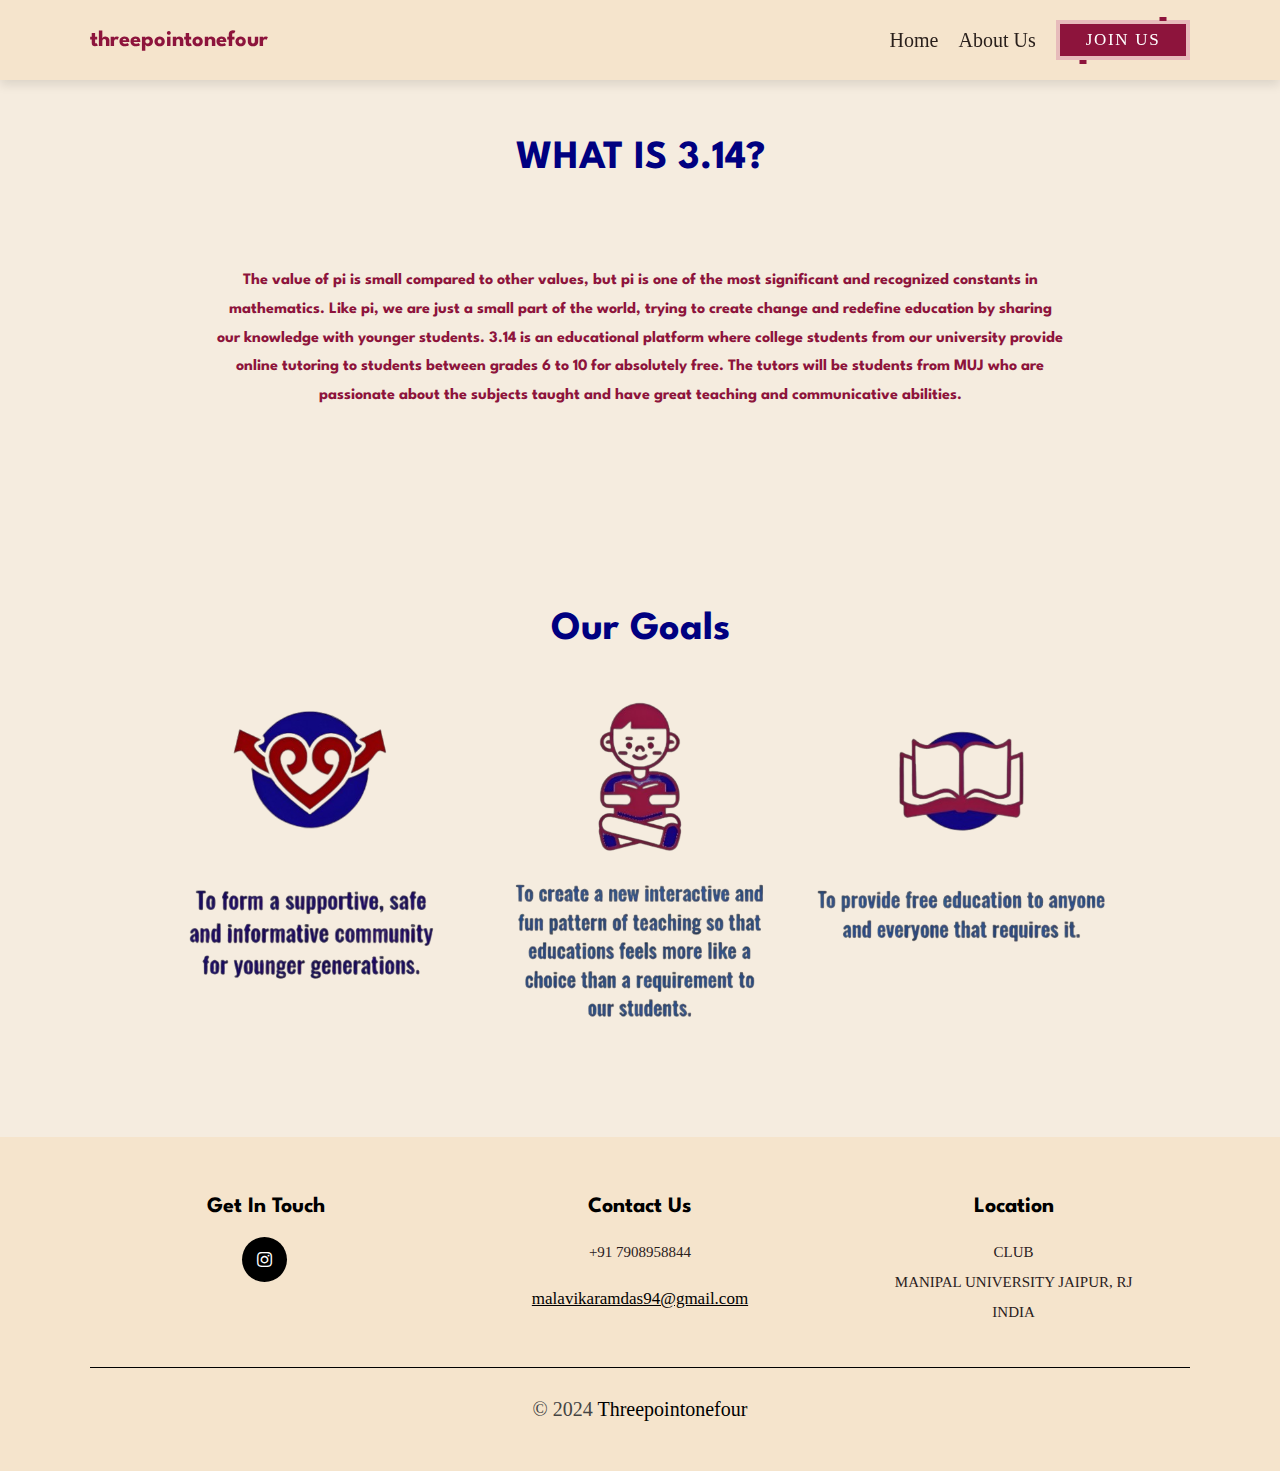
==== commit 2c26461f: "update" ====
--- a/about.html
+++ b/about.html
@@ -41,30 +41,28 @@
     <!-- about us -->
     <section class="about" id="about" style="background-color: #f5ecdf">
       <section class="services" id="services">
-      <h1 class="heading" style="color: #000080">WHAT IS 3.14?</h1>
-      <div class="row">
-        <div class="content">
-          <p style="
-              font-size: x-large;
-              position: relative;
-              font-weight: 900;
-              color: #8d143c;
-              font-weight: bold;
-              font-weight: 1000;
-              font-size: 300%;
-            ">
-            The value of pi is small compared to other values, but pi is one of
-            the most significant and recognized constants in mathematics. Like
-            pi, we are just a small part of the world, trying to create change
-            and redefine education by sharing our knowledge with younger
-            students. 3.14 is an educational platform where college students
-            from our university provide online tutoring to students between
-            grades 6 to 10 for absolutely free. The tutors will be students from
-            MUJ who are passionate about the subjects taught and have great
-            teaching and communicative abilities.
-          </p>
+        <h1 class="heading" style="color: #000080">WHAT IS 3.14?</h1>
+        <div class="row">
+          <div class="content">
+            <p
+              style="
+                position: relative;
+                font-weight: 700;
+                color: #8d143c;
+                text-align: center;
+              ">
+              The value of pi is small compared to other values, but pi is one
+              of the most significant and recognized constants in mathematics.
+              Like pi, we are just a small part of the world, trying to create
+              change and redefine education by sharing our knowledge with
+              younger students. 3.14 is an educational platform where college
+              students from our university provide online tutoring to students
+              between grades 6 to 10 for absolutely free. The tutors will be
+              students from MUJ who are passionate about the subjects taught and
+              have great teaching and communicative abilities.
+            </p>
+          </div>
         </div>
-      </div>
       </section>
       <section class="services" id="services">
         <h1 class="heading" style="color: #000080">Our Goals</h1>
@@ -88,15 +86,19 @@
         <div class="box">
           <h3>Get In Touch</h3>
           <div class="share">
-<!--            <a href="#" class="fab fa-facebook-f"></a>-->
-<!--            <a href="#" class="fab fa-twitter"></a>-->
-            <a href="https://www.instagram.com/threepointonefour.in/" class="fab fa-instagram" target="_blank"></a>
-<!--            <a href="#" class="fab fa-linkedin"></a>-->
+            <!--            <a href="#" class="fab fa-facebook-f"></a>-->
+            <!--            <a href="#" class="fab fa-twitter"></a>-->
+            <a
+              href="https://www.instagram.com/threepointonefour.in/"
+              class="fab fa-instagram"
+              target="_blank"
+            ></a>
+            <!--            <a href="#" class="fab fa-linkedin"></a>-->
           </div>
         </div>
         <div class="box">
           <h3>contact us</h3>
-          <p>+91 9311034442</p>
+          <p>+91 7908958844</p>
           <a href="mailto:malavikaramdas94@gmail.com" class="link"
             >malavikaramdas94@gmail.com</a
           >
--- a/css/style.css
+++ b/css/style.css
@@ -7,7 +7,7 @@
 
 :root {
 
-  --main-color: #f5ecdf;
+  --main-color: #F5E4CC;
   --primary-color: #000;
   --hover: #5a4d3e;
   --black: #2a201c;
@@ -17,6 +17,7 @@
   --border: .1rem solid #aaa;
   --box-shadow: 0 .5rem 1rem rgba(0, 0, 0, .1);
   --burgundy: #8d143c;
+
 }
 
 * {
@@ -163,9 +164,16 @@
 
 .home .content h3 {
   color: var(--white);
-  font-size: 8rem;
-  line-height: 8rem;
-  font-weight: 900;
+  font-size: 7rem;
+  line-height: 6rem;
+  font-weight: 700;
+}
+
+.home .content h2 {
+  color: var(--white);
+  font-size: 2rem;
+  line-height: 3rem;
+  font-weight: 500;
 }
 
 /* home */
@@ -201,6 +209,7 @@
   color: #444;
   padding: 1rem 0;
   line-height: 1.8;
+  align-items: center;
 }
 
 .about .content .icons-container {
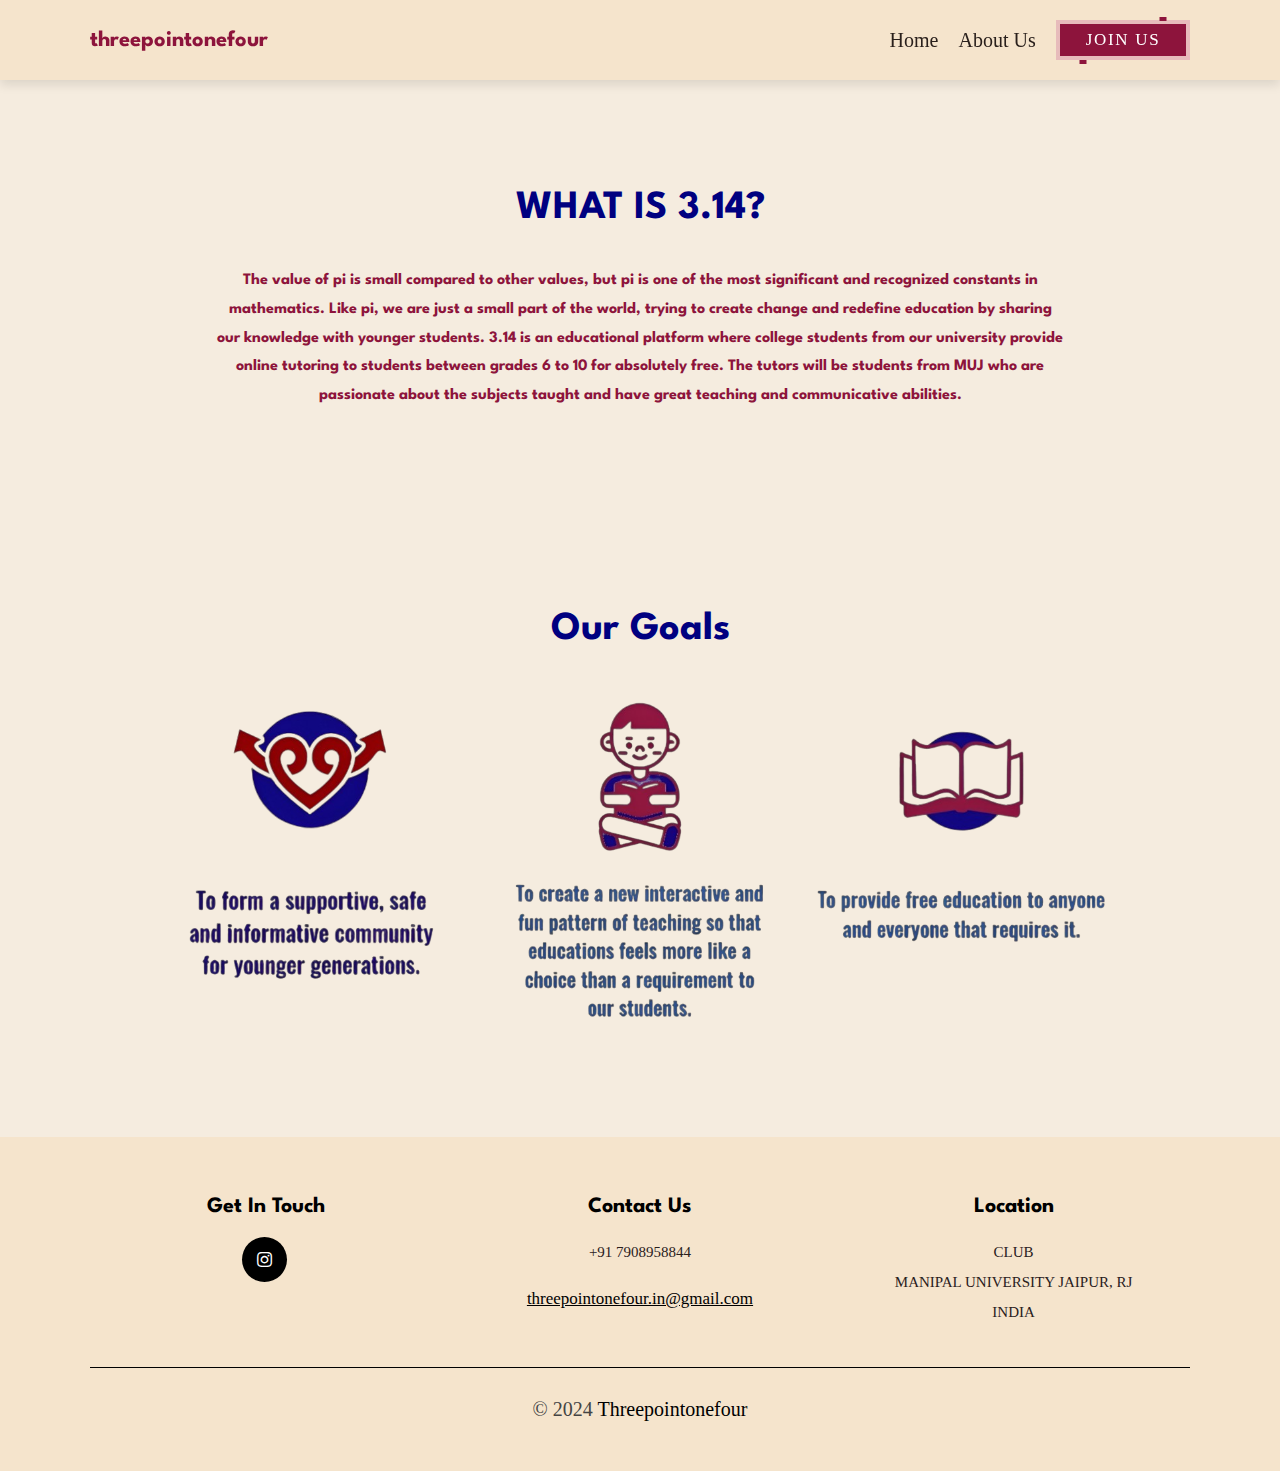
==== commit e8a4b54f: "update" ====
--- a/about.html
+++ b/about.html
@@ -41,16 +41,17 @@
     <!-- about us -->
     <section class="about" id="about" style="background-color: #f5ecdf">
       <section class="services" id="services">
-        <h1 class="heading" style="color: #000080">WHAT IS 3.14?</h1>
         <div class="row">
           <div class="content">
+            <h1 class="heading" style="color: #000080">WHAT IS 3.14?</h1>
             <p
               style="
                 position: relative;
                 font-weight: 700;
                 color: #8d143c;
                 text-align: center;
-              ">
+              "
+            >
               The value of pi is small compared to other values, but pi is one
               of the most significant and recognized constants in mathematics.
               Like pi, we are just a small part of the world, trying to create
@@ -99,8 +100,8 @@
         <div class="box">
           <h3>contact us</h3>
           <p>+91 7908958844</p>
-          <a href="mailto:malavikaramdas94@gmail.com" class="link"
-            >malavikaramdas94@gmail.com</a
+          <a href="mailto:threepointonefour.in@gmail.com" class="link"
+            >threepointonefour.in@gmail.com</a
           >
         </div>
         <div class="box">
